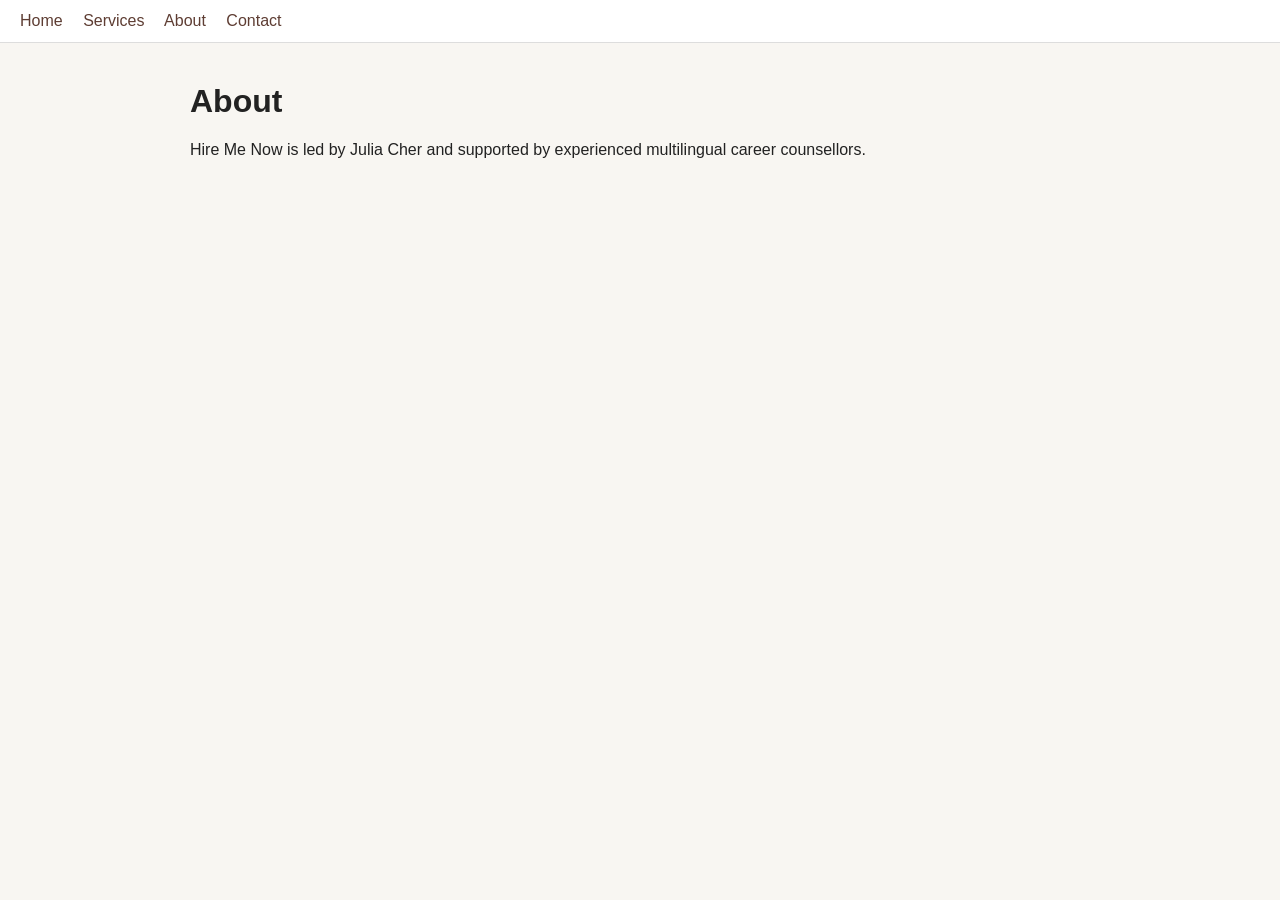
==== about.html @ 84f02bab "Rebuild static site with simple root pages" ====
<!doctype html>
<html lang="en">
<head>
  <meta charset="utf-8" />
  <meta name="viewport" content="width=device-width, initial-scale=1" />
  <title>About | Hire Me Now</title>
  <link rel="stylesheet" href="style.css" />
</head>
<body>
  <header class="site-header">
    <nav>
      <a href="index.html">Home</a>
      <a href="services.html">Services</a>
      <a href="about.html">About</a>
      <a href="contact.html">Contact</a>
    </nav>
  </header>

  <main class="container">
    <h1>About</h1>
    <p>Hire Me Now is led by Julia Cher and supported by experienced multilingual career counsellors.</p>
  </main>
</body>
</html>
---- style.css ----
body {
  margin: 0;
  font-family: Arial, sans-serif;
  background: #f8f6f2;
  color: #222;
}

.site-header {
  background: #ffffff;
  border-bottom: 1px solid #ddd;
  padding: 12px 20px;
}

nav a {
  margin-right: 16px;
  text-decoration: none;
  color: #5e3d33;
}

.container {
  max-width: 900px;
  margin: 40px auto;
  padding: 0 20px;
}

h1 {
  margin-top: 0;
}
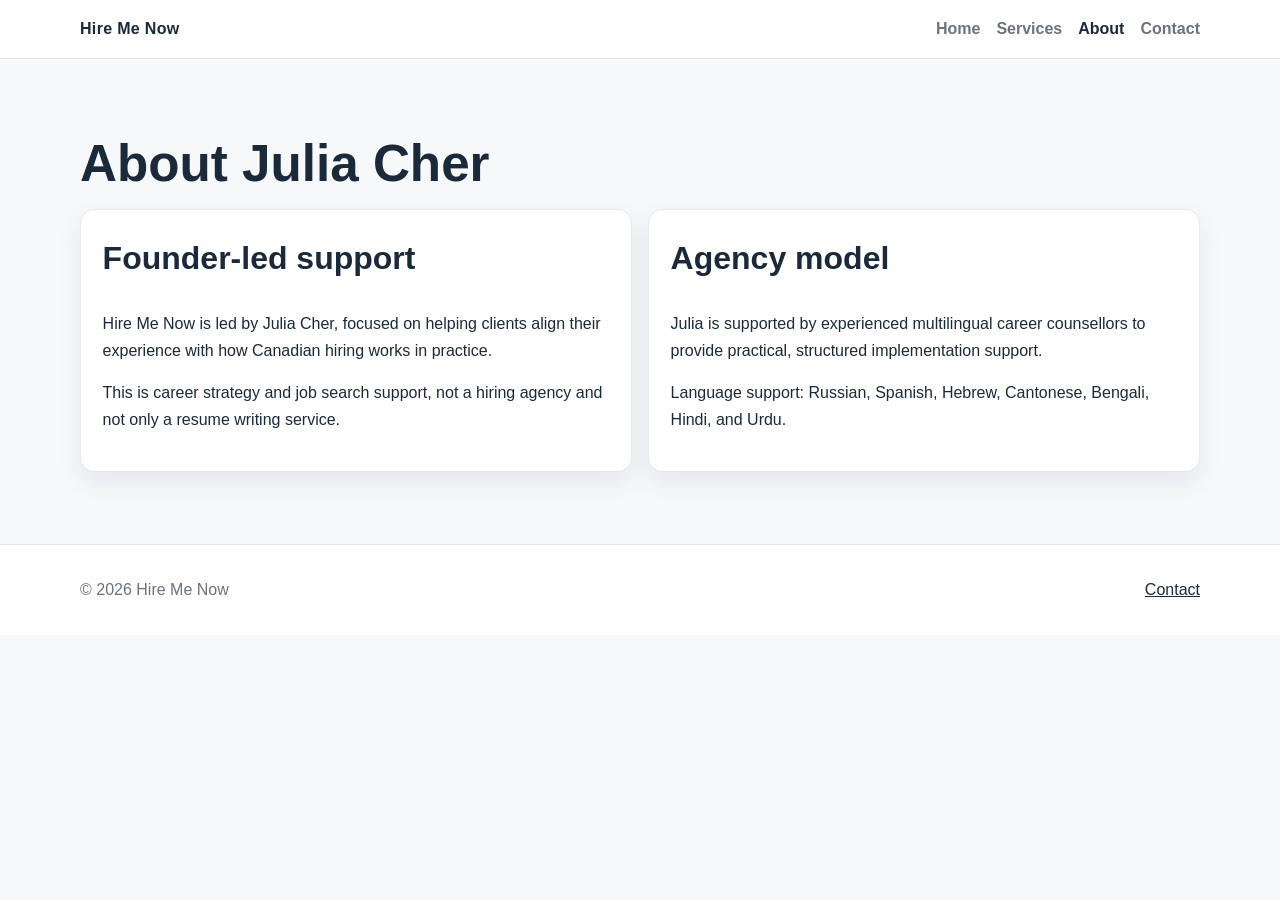
==== commit c8b7a6ae: "Replace minimal site with full professional Hire Me Now website" ====
--- a/about.html
+++ b/about.html
@@ -3,22 +3,46 @@
 <head>
   <meta charset="utf-8" />
   <meta name="viewport" content="width=device-width, initial-scale=1" />
+  <meta name="description" content="About Julia Cher and Hire Me Now's founder-led agency model." />
   <title>About | Hire Me Now</title>
   <link rel="stylesheet" href="style.css" />
 </head>
 <body>
   <header class="site-header">
-    <nav>
-      <a href="index.html">Home</a>
-      <a href="services.html">Services</a>
-      <a href="about.html">About</a>
-      <a href="contact.html">Contact</a>
-    </nav>
+    <div class="container nav-wrap">
+      <a class="brand" href="index.html">Hire Me Now</a>
+      <nav aria-label="Primary">
+        <a href="index.html">Home</a>
+        <a href="services.html">Services</a>
+        <a href="about.html" aria-current="page">About</a>
+        <a href="contact.html">Contact</a>
+      </nav>
+    </div>
   </header>
 
-  <main class="container">
-    <h1>About</h1>
-    <p>Hire Me Now is led by Julia Cher and supported by experienced multilingual career counsellors.</p>
+  <main class="section">
+    <div class="container">
+      <h1>About Julia Cher</h1>
+      <div class="grid two">
+        <article class="card">
+          <h2>Founder-led support</h2>
+          <p>Hire Me Now is led by Julia Cher, focused on helping clients align their experience with how Canadian hiring works in practice.</p>
+          <p>This is career strategy and job search support, not a hiring agency and not only a resume writing service.</p>
+        </article>
+        <article class="card">
+          <h2>Agency model</h2>
+          <p>Julia is supported by experienced multilingual career counsellors to provide practical, structured implementation support.</p>
+          <p>Language support: Russian, Spanish, Hebrew, Cantonese, Bengali, Hindi, and Urdu.</p>
+        </article>
+      </div>
+    </div>
   </main>
+
+  <footer class="site-footer">
+    <div class="container foot-wrap">
+      <p>© 2026 Hire Me Now</p>
+      <p><a href="contact.html">Contact</a></p>
+    </div>
+  </footer>
 </body>
 </html>
--- a/style.css
+++ b/style.css
@@ -1,28 +1,199 @@
+:root {
+  --navy: #1A2A3A;
+  --gray: #6B7280;
+  --gold: #C5A46D;
+  --white: #FFFFFF;
+  --light: #F7F8FA;
+  --border: #E6E8EC;
+  --radius: 14px;
+  --shadow: 0 10px 24px rgba(26, 42, 58, 0.08);
+}
+
+* { box-sizing: border-box; }
+
 body {
   margin: 0;
-  font-family: Arial, sans-serif;
-  background: #f8f6f2;
-  color: #222;
+  font-family: "Inter", "Segoe UI", Roboto, Arial, sans-serif;
+  color: var(--navy);
+  background: var(--light);
+  line-height: 1.65;
 }
 
+.container {
+  width: min(1120px, 92%);
+  margin: 0 auto;
+}
+
+.section { padding: 4.5rem 0; }
+.section-tight { padding: 2.5rem 0 1rem; }
+.bg-light { background: var(--light); }
+
 .site-header {
-  background: #ffffff;
-  border-bottom: 1px solid #ddd;
-  padding: 12px 20px;
+  position: sticky;
+  top: 0;
+  z-index: 100;
+  background: rgba(255, 255, 255, 0.95);
+  border-bottom: 1px solid var(--border);
+}
+
+.nav-wrap {
+  display: flex;
+  align-items: center;
+  justify-content: space-between;
+  gap: 1rem;
+  padding: 1rem 0;
+}
+
+.brand {
+  font-weight: 800;
+  text-decoration: none;
+  color: var(--navy);
+  letter-spacing: 0.02em;
+}
+
+nav {
+  display: flex;
+  flex-wrap: wrap;
+  gap: 1rem;
 }
 
 nav a {
-  margin-right: 16px;
+  color: var(--gray);
   text-decoration: none;
-  color: #5e3d33;
+  font-weight: 600;
 }
 
-.container {
-  max-width: 900px;
-  margin: 40px auto;
-  padding: 0 20px;
+nav a[aria-current="page"], nav a:hover { color: var(--navy); }
+
+.hero {
+  background: linear-gradient(145deg, #ffffff 0%, #f2f5f9 100%);
+}
+
+.hero-grid {
+  display: grid;
+  gap: 1.5rem;
+  grid-template-columns: 1.35fr 1fr;
+  align-items: center;
+}
+
+.kicker {
+  text-transform: uppercase;
+  letter-spacing: 0.08em;
+  color: var(--gold);
+  font-weight: 700;
+  font-size: 0.82rem;
 }
 
 h1 {
-  margin-top: 0;
+  font-size: clamp(2rem, 4vw, 3.3rem);
+  line-height: 1.15;
+  margin: 0.2rem 0 1rem;
 }
+
+h2 { font-size: clamp(1.4rem, 2.5vw, 2rem); margin-top: 0; }
+h3 { margin-top: 0; }
+
+.lead {
+  font-size: 1.1rem;
+  color: var(--gray);
+  max-width: 62ch;
+}
+
+.actions { display: flex; gap: 0.8rem; flex-wrap: wrap; margin-top: 1.3rem; }
+
+.btn {
+  display: inline-block;
+  padding: 0.72rem 1.1rem;
+  border-radius: 999px;
+  text-decoration: none;
+  font-weight: 700;
+}
+
+.btn-primary {
+  background: var(--navy);
+  color: var(--white);
+}
+
+.btn-secondary {
+  border: 1px solid var(--navy);
+  color: var(--navy);
+  background: var(--white);
+}
+
+.grid { display: grid; gap: 1rem; }
+.grid.two { grid-template-columns: repeat(2, minmax(0, 1fr)); }
+.grid.three { grid-template-columns: repeat(3, minmax(0, 1fr)); }
+.grid.five { grid-template-columns: repeat(5, minmax(0, 1fr)); }
+
+.card {
+  background: var(--white);
+  border: 1px solid var(--border);
+  border-radius: var(--radius);
+  padding: 1.35rem;
+  box-shadow: var(--shadow);
+}
+
+.hero-card { border-top: 4px solid var(--gold); }
+
+.step {
+  background: var(--white);
+  border: 1px solid var(--border);
+  border-radius: 12px;
+  padding: 1rem;
+}
+
+.step span {
+  display: inline-grid;
+  place-items: center;
+  width: 28px;
+  height: 28px;
+  border-radius: 50%;
+  background: var(--navy);
+  color: white;
+  font-weight: 700;
+  margin-bottom: 0.6rem;
+}
+
+.list { margin: 0; padding-left: 1.1rem; }
+.price { color: var(--gold); font-weight: 800; font-size: 1.2rem; }
+.text-link { color: var(--navy); font-weight: 700; }
+
+.cta-card {
+  text-align: center;
+  border-top: 4px solid var(--gold);
+}
+
+.site-footer {
+  border-top: 1px solid var(--border);
+  background: #fff;
+  padding: 1rem 0;
+}
+
+.foot-wrap {
+  display: flex;
+  justify-content: space-between;
+  align-items: center;
+  gap: 1rem;
+  color: var(--gray);
+}
+
+a { color: var(--navy); }
+
+@media (max-width: 980px) {
+  .hero-grid,
+  .grid.three,
+  .grid.five,
+  .grid.two {
+    grid-template-columns: 1fr;
+  }
+
+  .section { padding: 3.2rem 0; }
+}
+
+@media (max-width: 640px) {
+  .nav-wrap,
+  .foot-wrap {
+    flex-direction: column;
+    align-items: flex-start;
+  }
+}
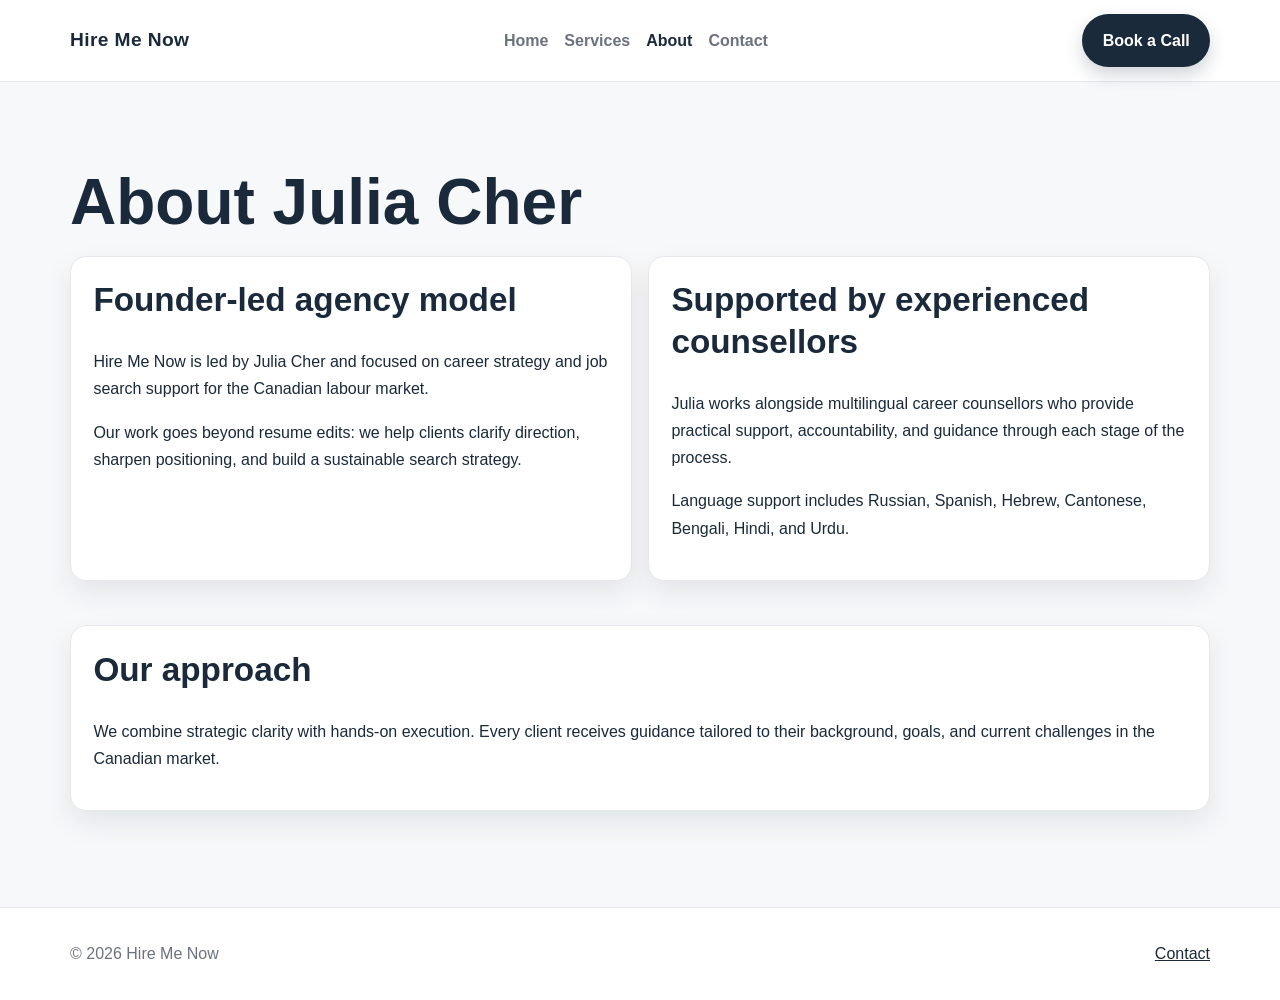
==== commit 8af91564: "Redesign site into polished founder-led agency experience" ====
--- a/about.html
+++ b/about.html
@@ -3,7 +3,8 @@
 <head>
   <meta charset="utf-8" />
   <meta name="viewport" content="width=device-width, initial-scale=1" />
-  <meta name="description" content="About Julia Cher and Hire Me Now's founder-led agency model." />
+  <meta name="theme-color" content="#1A2A3A" />
+  <meta name="description" content="About Julia Cher and the founder-led agency model at Hire Me Now." />
   <title>About | Hire Me Now</title>
   <link rel="stylesheet" href="style.css" />
 </head>
@@ -11,12 +12,13 @@
   <header class="site-header">
     <div class="container nav-wrap">
       <a class="brand" href="index.html">Hire Me Now</a>
-      <nav aria-label="Primary">
+      <nav aria-label="Primary navigation" class="site-nav">
         <a href="index.html">Home</a>
         <a href="services.html">Services</a>
         <a href="about.html" aria-current="page">About</a>
         <a href="contact.html">Contact</a>
       </nav>
+      <a class="btn btn-primary nav-cta" href="contact.html">Book a Call</a>
     </div>
   </header>
 
@@ -25,21 +27,29 @@
       <h1>About Julia Cher</h1>
       <div class="grid two">
         <article class="card">
-          <h2>Founder-led support</h2>
-          <p>Hire Me Now is led by Julia Cher, focused on helping clients align their experience with how Canadian hiring works in practice.</p>
-          <p>This is career strategy and job search support, not a hiring agency and not only a resume writing service.</p>
+          <h2>Founder-led agency model</h2>
+          <p>Hire Me Now is led by Julia Cher and focused on career strategy and job search support for the Canadian labour market.</p>
+          <p>Our work goes beyond resume edits: we help clients clarify direction, sharpen positioning, and build a sustainable search strategy.</p>
         </article>
+
         <article class="card">
-          <h2>Agency model</h2>
-          <p>Julia is supported by experienced multilingual career counsellors to provide practical, structured implementation support.</p>
-          <p>Language support: Russian, Spanish, Hebrew, Cantonese, Bengali, Hindi, and Urdu.</p>
+          <h2>Supported by experienced counsellors</h2>
+          <p>Julia works alongside multilingual career counsellors who provide practical support, accountability, and guidance through each stage of the process.</p>
+          <p>Language support includes Russian, Spanish, Hebrew, Cantonese, Bengali, Hindi, and Urdu.</p>
         </article>
       </div>
+
+      <section class="section-tight">
+        <div class="card">
+          <h2>Our approach</h2>
+          <p>We combine strategic clarity with hands-on execution. Every client receives guidance tailored to their background, goals, and current challenges in the Canadian market.</p>
+        </div>
+      </section>
     </div>
   </main>
 
   <footer class="site-footer">
-    <div class="container foot-wrap">
+    <div class="container footer-wrap">
       <p>© 2026 Hire Me Now</p>
       <p><a href="contact.html">Contact</a></p>
     </div>
--- a/style.css
+++ b/style.css
@@ -1,32 +1,44 @@
 :root {
   --navy: #1A2A3A;
+  --gold: #C5A46D;
   --gray: #6B7280;
-  --gold: #C5A46D;
   --white: #FFFFFF;
-  --light: #F7F8FA;
+  --bg: #F7F8FA;
   --border: #E6E8EC;
-  --radius: 14px;
-  --shadow: 0 10px 24px rgba(26, 42, 58, 0.08);
+  --shadow: 0 12px 28px rgba(26, 42, 58, 0.09);
+  --radius: 16px;
 }
 
 * { box-sizing: border-box; }
 
+html, body {
+  margin: 0;
+  padding: 0;
+}
+
 body {
-  margin: 0;
-  font-family: "Inter", "Segoe UI", Roboto, Arial, sans-serif;
-  color: var(--navy);
-  background: var(--light);
-  line-height: 1.65;
+  font-family: Inter, "Segoe UI", Roboto, Arial, sans-serif;
+  color: var(--navy);
+  background: var(--bg);
+  line-height: 1.7;
 }
 
 .container {
-  width: min(1120px, 92%);
+  width: min(1140px, 92%);
   margin: 0 auto;
 }
 
-.section { padding: 4.5rem 0; }
-.section-tight { padding: 2.5rem 0 1rem; }
-.bg-light { background: var(--light); }
+.section {
+  padding: 5rem 0;
+}
+
+.section-tight {
+  padding: 2.75rem 0 1rem;
+}
+
+.bg-light {
+  background: var(--bg);
+}
 
 .site-header {
   position: sticky;
@@ -34,129 +46,215 @@
   z-index: 100;
   background: rgba(255, 255, 255, 0.95);
   border-bottom: 1px solid var(--border);
+  backdrop-filter: blur(4px);
 }
 
 .nav-wrap {
   display: flex;
   align-items: center;
+  gap: 1rem;
   justify-content: space-between;
-  gap: 1rem;
-  padding: 1rem 0;
+  padding: 0.9rem 0;
 }
 
 .brand {
+  text-decoration: none;
+  color: var(--navy);
   font-weight: 800;
+  font-size: 1.2rem;
+  letter-spacing: 0.02em;
+}
+
+.site-nav {
+  display: flex;
+  flex-wrap: wrap;
+  gap: 1rem;
+}
+
+.site-nav a {
   text-decoration: none;
-  color: var(--navy);
-  letter-spacing: 0.02em;
-}
-
-nav {
-  display: flex;
-  flex-wrap: wrap;
-  gap: 1rem;
-}
-
-nav a {
   color: var(--gray);
-  text-decoration: none;
   font-weight: 600;
 }
 
-nav a[aria-current="page"], nav a:hover { color: var(--navy); }
+.site-nav a[aria-current="page"],
+.site-nav a:hover {
+  color: var(--navy);
+}
 
 .hero {
-  background: linear-gradient(145deg, #ffffff 0%, #f2f5f9 100%);
+  background: radial-gradient(circle at top right, #edf2f7, #ffffff 55%);
+  padding-top: 6rem;
 }
 
 .hero-grid {
   display: grid;
   gap: 1.5rem;
-  grid-template-columns: 1.35fr 1fr;
+  grid-template-columns: 1.3fr 1fr;
   align-items: center;
 }
 
-.kicker {
-  text-transform: uppercase;
-  letter-spacing: 0.08em;
+.eyebrow {
   color: var(--gold);
   font-weight: 700;
   font-size: 0.82rem;
+  letter-spacing: 0.08em;
+  text-transform: uppercase;
 }
 
 h1 {
-  font-size: clamp(2rem, 4vw, 3.3rem);
+  margin: 0.25rem 0 1rem;
   line-height: 1.15;
-  margin: 0.2rem 0 1rem;
-}
-
-h2 { font-size: clamp(1.4rem, 2.5vw, 2rem); margin-top: 0; }
-h3 { margin-top: 0; }
+  font-size: clamp(2.2rem, 5vw, 4rem);
+}
+
+h2 {
+  font-size: clamp(1.45rem, 2.6vw, 2.2rem);
+  line-height: 1.25;
+  margin-top: 0;
+}
+
+h3 {
+  margin-top: 0;
+  line-height: 1.3;
+}
 
 .lead {
+  color: var(--gray);
   font-size: 1.1rem;
-  color: var(--gray);
-  max-width: 62ch;
-}
-
-.actions { display: flex; gap: 0.8rem; flex-wrap: wrap; margin-top: 1.3rem; }
+  max-width: 64ch;
+}
+
+.actions {
+  display: flex;
+  gap: 0.8rem;
+  flex-wrap: wrap;
+  margin-top: 1.4rem;
+}
+
+.actions.center {
+  justify-content: center;
+}
 
 .btn {
   display: inline-block;
-  padding: 0.72rem 1.1rem;
+  text-decoration: none;
   border-radius: 999px;
-  text-decoration: none;
+  padding: 0.72rem 1.2rem;
   font-weight: 700;
+  border: 1px solid transparent;
+  transition: transform 0.2s ease, box-shadow 0.2s ease;
+}
+
+.btn:hover {
+  transform: translateY(-1px);
 }
 
 .btn-primary {
   background: var(--navy);
   color: var(--white);
-}
-
-.btn-secondary {
-  border: 1px solid var(--navy);
-  color: var(--navy);
+  box-shadow: 0 8px 18px rgba(26, 42, 58, 0.2);
+}
+
+.btn-outline {
   background: var(--white);
-}
-
-.grid { display: grid; gap: 1rem; }
+  color: var(--navy);
+  border-color: var(--navy);
+}
+
+.nav-cta {
+  white-space: nowrap;
+}
+
+.trust-bar {
+  background: var(--navy);
+  color: var(--white);
+  border-top: 1px solid rgba(255, 255, 255, 0.08);
+  border-bottom: 1px solid rgba(255, 255, 255, 0.08);
+}
+
+.trust-grid {
+  display: grid;
+  grid-template-columns: repeat(4, minmax(0, 1fr));
+  gap: 1rem;
+  padding: 1rem 0;
+}
+
+.trust-grid p {
+  margin: 0;
+  text-align: center;
+  font-size: 0.96rem;
+}
+
+.grid {
+  display: grid;
+  gap: 1rem;
+}
+
 .grid.two { grid-template-columns: repeat(2, minmax(0, 1fr)); }
 .grid.three { grid-template-columns: repeat(3, minmax(0, 1fr)); }
-.grid.five { grid-template-columns: repeat(5, minmax(0, 1fr)); }
+.grid.four { grid-template-columns: repeat(4, minmax(0, 1fr)); }
 
 .card {
   background: var(--white);
   border: 1px solid var(--border);
   border-radius: var(--radius);
-  padding: 1.35rem;
+  padding: 1.4rem;
   box-shadow: var(--shadow);
 }
 
-.hero-card { border-top: 4px solid var(--gold); }
-
-.step {
-  background: var(--white);
-  border: 1px solid var(--border);
-  border-radius: 12px;
-  padding: 1rem;
+.hero-panel {
+  border-top: 4px solid var(--gold);
 }
 
 .step span {
   display: inline-grid;
   place-items: center;
-  width: 28px;
-  height: 28px;
+  width: 2rem;
+  height: 2rem;
   border-radius: 50%;
+  margin-bottom: 0.75rem;
   background: var(--navy);
-  color: white;
+  color: var(--white);
+  font-weight: 800;
+}
+
+.list {
+  margin: 0;
+  padding-left: 1.15rem;
+}
+
+.section-head {
+  display: flex;
+  align-items: end;
+  justify-content: space-between;
+  gap: 1rem;
+  margin-bottom: 1rem;
+}
+
+.price {
+  color: var(--gold);
+  font-size: 1.35rem;
+  font-weight: 800;
+  margin: 0.25rem 0 0.6rem;
+}
+
+.price-card.featured {
+  border-top: 4px solid var(--gold);
+}
+
+.text-link {
   font-weight: 700;
-  margin-bottom: 0.6rem;
-}
-
-.list { margin: 0; padding-left: 1.1rem; }
-.price { color: var(--gold); font-weight: 800; font-size: 1.2rem; }
-.text-link { color: var(--navy); font-weight: 700; }
+  color: var(--navy);
+}
+
+.feature-block {
+  max-width: 860px;
+}
+
+.final-cta {
+  padding-top: 2rem;
+}
 
 .cta-card {
   text-align: center;
@@ -169,31 +267,55 @@
   padding: 1rem 0;
 }
 
-.foot-wrap {
+.footer-wrap {
   display: flex;
   justify-content: space-between;
+  gap: 1rem;
   align-items: center;
-  gap: 1rem;
   color: var(--gray);
 }
 
-a { color: var(--navy); }
-
-@media (max-width: 980px) {
+a {
+  color: var(--navy);
+}
+
+:focus-visible {
+  outline: 3px solid var(--gold);
+  outline-offset: 2px;
+}
+
+@media (max-width: 1080px) {
   .hero-grid,
+  .grid.four,
   .grid.three,
-  .grid.five,
-  .grid.two {
+  .grid.two,
+  .trust-grid {
     grid-template-columns: 1fr;
   }
 
-  .section { padding: 3.2rem 0; }
-}
-
-@media (max-width: 640px) {
+  .hero {
+    padding-top: 4rem;
+  }
+
+  .section {
+    padding: 3.5rem 0;
+  }
+
+  .section-head {
+    align-items: flex-start;
+    flex-direction: column;
+  }
+}
+
+@media (max-width: 760px) {
   .nav-wrap,
-  .foot-wrap {
+  .footer-wrap {
     flex-direction: column;
     align-items: flex-start;
   }
-}
+
+  .nav-cta {
+    width: 100%;
+    text-align: center;
+  }
+}
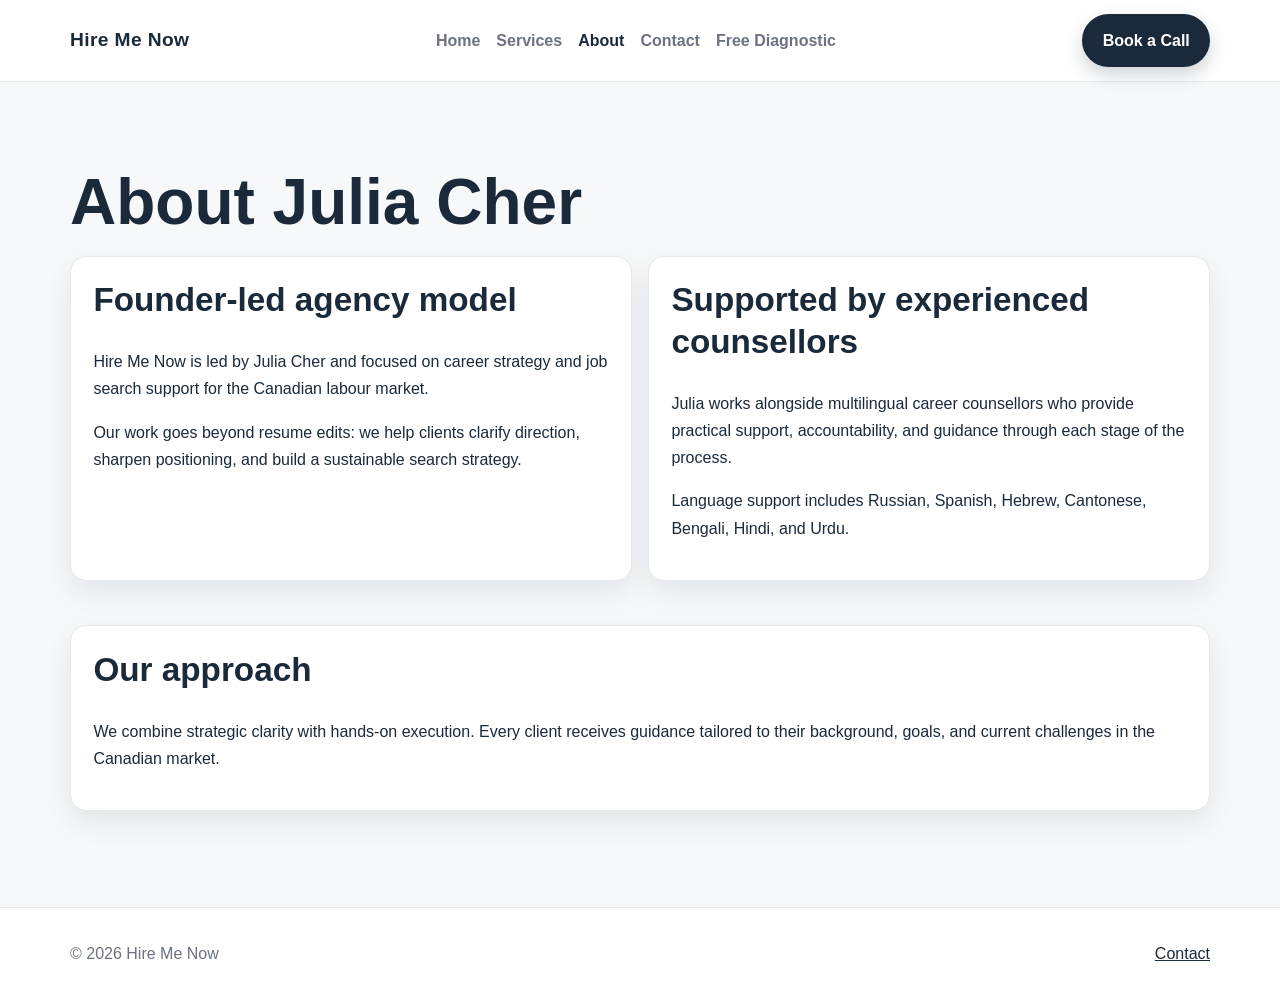
==== commit c7e2b091: "Add free diagnostic lead magnet section and nav link" ====
--- a/about.html
+++ b/about.html
@@ -17,6 +17,7 @@
         <a href="services.html">Services</a>
         <a href="about.html" aria-current="page">About</a>
         <a href="contact.html">Contact</a>
+        <a href="index.html#free-diagnostic">Free Diagnostic</a>
       </nav>
       <a class="btn btn-primary nav-cta" href="contact.html">Book a Call</a>
     </div>
--- a/style.css
+++ b/style.css
@@ -319,3 +319,37 @@
     text-align: center;
   }
 }
+
+.diagnostic-section {
+  background: linear-gradient(180deg, #f2f5f9 0%, #f8fafc 100%);
+}
+
+.diagnostic-card {
+  border-top: 4px solid var(--gold);
+  max-width: 920px;
+  margin: 0 auto;
+  padding: 2rem;
+}
+
+.diagnostic-card h3 {
+  margin-bottom: 0.5rem;
+}
+
+.diagnostic-list {
+  margin-bottom: 1.5rem;
+}
+
+.diagnostic-disclaimer {
+  border: 1px solid #d7dde5;
+  background: #f8fafc;
+  border-left: 4px solid var(--navy);
+  border-radius: 12px;
+  padding: 1rem 1.1rem;
+  color: #334155;
+}
+
+@media (max-width: 760px) {
+  .diagnostic-card {
+    padding: 1.4rem;
+  }
+}
